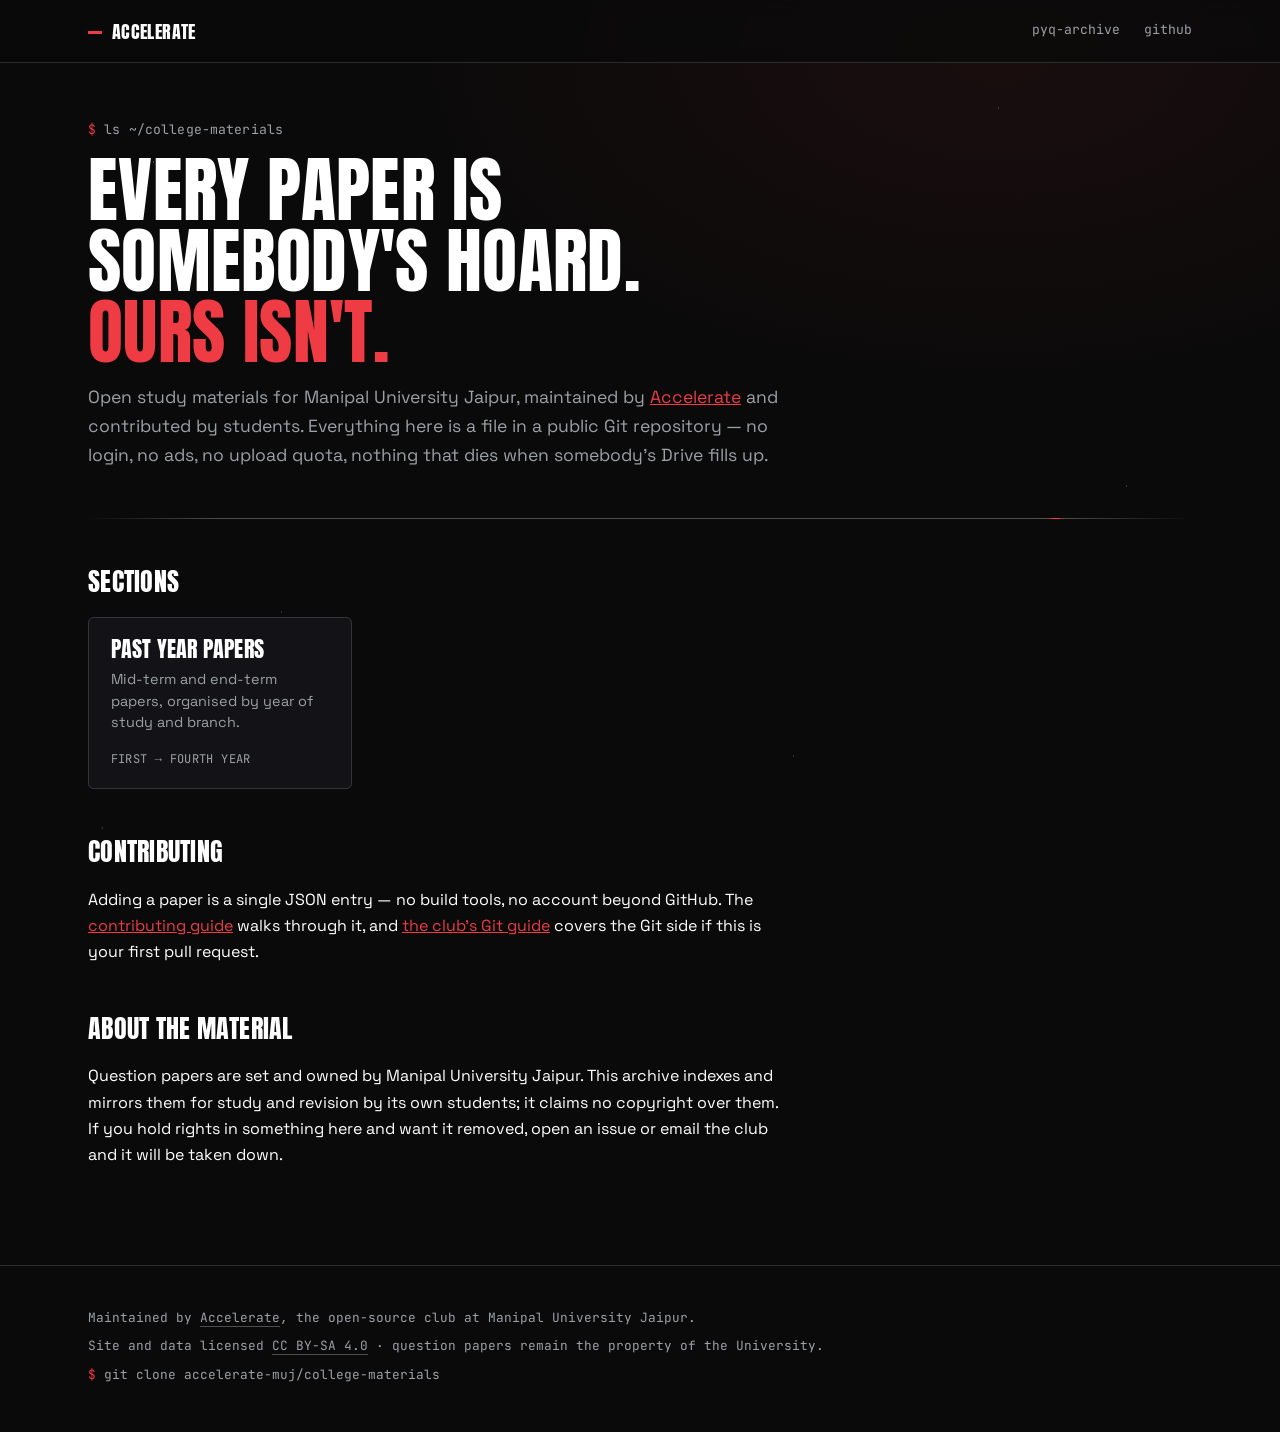
==== index.html @ 1fe402a1 "Set up repo structure and the PYQ archive Scaffold college-materials to match the club's repo conven" ====
<!doctype html>
<html lang="en">
  <head>
    <meta charset="utf-8" />
    <meta name="viewport" content="width=device-width, initial-scale=1" />
    <title>College Materials — Accelerate</title>
    <meta
      name="description"
      content="Open study materials for Manipal University Jaipur, maintained by the Accelerate open-source club."
    />
    <meta name="theme-color" content="#0a0a0a" />
    <link rel="stylesheet" href="assets/fonts/fonts.css" />
    <link rel="stylesheet" href="style.css" />
  </head>
  <body>
    <a class="skip-link" href="#main">Skip to main content</a>

    <header class="site-header">
      <div class="wrap">
        <p class="site-title"><a href="./">Accelerate</a></p>
        <nav class="site-nav" aria-label="Site">
          <a href="pyq/">pyq-archive</a>
          <a href="https://github.com/accelerate-muj/college-materials">github</a>
        </nav>
      </div>
    </header>

    <main id="main" class="wrap" tabindex="-1">
      <p class="prompt">ls ~/college-materials</p>
      <h1>Every paper is<br />somebody's hoard.<br /><span class="accent">Ours isn't.</span></h1>
      <p class="lede">
        Open study materials for Manipal University Jaipur, maintained by
        <a href="https://github.com/accelerate-muj">Accelerate</a> and contributed by students.
        Everything here is a file in a public Git repository — no login, no ads, no upload quota,
        nothing that dies when somebody's Drive fills up.
      </p>

      <hr class="trajectory" />

      <h2 id="sections">Sections</h2>
      <ul class="card-grid" aria-labelledby="sections">
        <li>
          <a class="card" href="pyq/">
            <span class="card-title">Past Year Papers</span>
            <span class="card-meta"
              >Mid-term and end-term papers, organised by year of study and branch.</span
            >
            <span class="card-count">First → fourth year</span>
          </a>
        </li>
      </ul>

      <h2>Contributing</h2>
      <p>
        Adding a paper is a single JSON entry — no build tools, no account beyond GitHub. The
        <a href="https://github.com/accelerate-muj/college-materials/blob/main/CONTRIBUTING.md"
          >contributing guide</a
        >
        walks through it, and
        <a href="https://accelerate-muj.github.io/resources/git-guide/">the club's Git guide</a>
        covers the Git side if this is your first pull request.
      </p>

      <h2>About the material</h2>
      <p>
        Question papers are set and owned by Manipal University Jaipur. This archive indexes and
        mirrors them for study and revision by its own students; it claims no copyright over them.
        If you hold rights in something here and want it removed, open an issue or email the club
        and it will be taken down.
      </p>
    </main>

    <footer class="site-footer">
      <div class="wrap">
        <p>
          Maintained by <a href="https://github.com/accelerate-muj">Accelerate</a>, the open-source
          club at Manipal University Jaipur.
        </p>
        <p>
          Site and data licensed
          <a href="https://creativecommons.org/licenses/by-sa/4.0/">CC BY-SA 4.0</a> · question
          papers remain the property of the University.
        </p>
        <p class="footer-command">git clone accelerate-muj/college-materials</p>
      </div>
    </footer>
  </body>
</html>
---- assets/fonts/fonts.css ----
/*
 * Generated by build-fonts.js from the .woff2 files in this directory.
 * Do not edit by hand — run: node build-fonts.js
 *
 * Faces are embedded as data: URIs so they load under file:// as well as
 * over HTTP. All three are SIL OFL 1.1; see README.md in this directory.
 */
@font-face {
  font-family: "Anton";
  font-style: normal;
  font-weight: 400;
  font-display: swap;
  src: url([data-uri]) format("woff2");
  unicode-range: U+0000-00FF, U+0131, U+0152-0153, U+02BB-02BC, U+02C6, U+02DA, U+02DC, U+2000-206F, U+2122, U+2212, U+FEFF, U+FFFD;
}

@font-face {
  font-family: "Space Grotesk";
  font-style: normal;
  font-weight: 400 700;
  font-display: swap;
  src: url([data-uri]) format("woff2");
  unicode-range: U+0000-00FF, U+0131, U+0152-0153, U+02BB-02BC, U+02C6, U+02DA, U+02DC, U+2000-206F, U+2122, U+2212, U+FEFF, U+FFFD;
}

@font-face {
  font-family: "JetBrains Mono";
  font-style: normal;
  font-weight: 400 700;
  font-display: swap;
  src: url([data-uri]) format("woff2");
  unicode-range: U+0000-00FF, U+0131, U+0152-0153, U+02BB-02BC, U+02C6, U+02DA, U+02DC, U+2000-206F, U+2122, U+2212, U+FEFF, U+FFFD;
}
---- style.css ----
/*
 * The Accelerate design system, as applied to College Materials.
 *
 * Black, crimson, white. Condensed uppercase for display, a geometric grotesque
 * for reading, and monospace wherever the interface is quoting a machine — the
 * same three voices the club's poster work uses. DESIGN.md documents the system
 * itself and is the file to read before changing anything here.
 *
 * Two constraints shape the implementation:
 *
 *   1. No external requests. The three faces are self-hosted and embedded as
 *      data: URIs in assets/fonts/fonts.css (generated by build-fonts.js), so
 *      the site has no CDN dependency, leaks nothing to a third party, and
 *      renders correctly when opened over file:// — where a linked font file
 *      would be refused, because font fetches are always made in CORS mode and
 *      a file:// page has a null origin. Pages link that file separately; it is
 *      deliberately not @imported, so it can be cached on its own.
 *   2. WCAG 2.1 AA (Article III.2 of the Constitution). Every foreground pair
 *      below is annotated with its measured contrast against its background.
 *      If you change a colour, re-measure it.
 */

/* --- Tokens --------------------------------------------------------------- */

:root {
  /* The identity is dark. There is no light variant — the club's visual work is
   * black-and-crimson, and a washed-out white version would read as a different
   * project. Declaring the scheme keeps form controls and scrollbars in step. */
  color-scheme: dark;

  --ink: #0a0a0a; /* page */
  --ink-raised: #131317; /* cards, chips */
  --ink-hover: #1b1b21;
  --paper: #ffffff; /* 19.8:1 on --ink */
  --paper-dim: #9ca0a6; /* 7.5:1 on --ink */
  --flare: #ee3b44; /* 5.0:1 on --ink */
  --flare-bright: #ff5c63; /* 6.6:1 on --ink */
  --hairline: rgba(255, 255, 255, 0.14);
  --hairline-strong: rgba(255, 255, 255, 0.28);

  --font-display: "Anton", "Arial Narrow", "Helvetica Neue", sans-serif;
  --font-body: "Space Grotesk", system-ui, -apple-system, "Segoe UI", sans-serif;
  --font-mono: "JetBrains Mono", ui-monospace, SFMono-Regular, Menlo, Consolas, monospace;

  --radius: 0.35rem;
  --measure: 72rem;
}

*,
*::before,
*::after {
  box-sizing: border-box;
}

/* --- Page ----------------------------------------------------------------
 * The starfield is drawn with gradients rather than an image: a handful of
 * one-pixel dots, fixed so they sit behind the content like a backdrop instead
 * of scrolling with it. No network request, no alt text to get wrong.
 */

body {
  margin: 0;
  min-height: 100vh;
  font-family: var(--font-body);
  font-size: 1rem;
  line-height: 1.65;
  color: var(--paper);
  background-color: var(--ink);
  background-image: radial-gradient(1px 1px at 12% 18%, rgba(255, 255, 255, 0.5), transparent 100%),
    radial-gradient(1px 1px at 78% 12%, rgba(255, 255, 255, 0.35), transparent 100%),
    radial-gradient(1.5px 1.5px at 44% 32%, rgba(255, 255, 255, 0.25), transparent 100%),
    radial-gradient(1px 1px at 88% 54%, rgba(255, 255, 255, 0.4), transparent 100%),
    radial-gradient(1px 1px at 22% 68%, rgba(255, 255, 255, 0.3), transparent 100%),
    radial-gradient(1px 1px at 62% 84%, rgba(255, 255, 255, 0.35), transparent 100%),
    radial-gradient(1.5px 1.5px at 8% 92%, rgba(255, 255, 255, 0.2), transparent 100%),
    radial-gradient(900px 500px at 78% 6%, rgba(238, 59, 68, 0.07), transparent 70%);
  background-attachment: fixed;
  background-repeat: no-repeat;
  -webkit-text-size-adjust: 100%;
}

.wrap {
  max-width: var(--measure);
  margin: 0 auto;
  padding: 0 1.5rem;
}

/* --- Skip link ------------------------------------------------------------ */

.skip-link {
  position: absolute;
  left: -9999px;
  top: 0;
  z-index: 10;
  padding: 0.75rem 1.25rem;
  font-family: var(--font-mono);
  font-size: 0.85rem;
  background: var(--flare);
  color: var(--ink); /* 5.0:1 on --flare */
  text-decoration: none;
}

.skip-link:focus {
  left: 0;
}

/* --- Focus ---------------------------------------------------------------- */

a:focus-visible,
button:focus-visible,
input:focus-visible,
select:focus-visible,
summary:focus-visible {
  outline: 2px solid var(--flare-bright);
  outline-offset: 3px;
}

/*
 * <main> carries tabindex="-1" so app.js can move focus to it after a hash
 * navigation — without that, a screen reader never announces the new screen.
 * It is not a Tab stop and the user did not choose to focus it, so a ring
 * around the whole page would be noise rather than a cue.
 */
main[tabindex="-1"]:focus {
  outline: none;
}

/* --- Header --------------------------------------------------------------- */

.site-header {
  border-bottom: 1px solid var(--hairline);
  background: rgba(10, 10, 10, 0.75);
  backdrop-filter: blur(8px);
  position: sticky;
  top: 0;
  z-index: 5;
}

.site-header .wrap {
  display: flex;
  flex-wrap: wrap;
  align-items: center;
  gap: 0.5rem 1.5rem;
  padding-top: 1rem;
  padding-bottom: 1rem;
}

.site-title {
  margin: 0;
  font-family: var(--font-display);
  font-size: 1.15rem;
  letter-spacing: 0.02em;
  text-transform: uppercase;
}

.site-title a {
  color: var(--paper);
  text-decoration: none;
}

.site-title a:hover {
  color: var(--flare-bright);
}

/* The rocket's trail, reduced to a mark: a crimson slash before the wordmark. */
.site-title a::before {
  content: "";
  display: inline-block;
  width: 0.9rem;
  height: 0.18rem;
  margin-right: 0.6rem;
  vertical-align: 0.28em;
  background: var(--flare);
}

.site-nav {
  margin-left: auto;
  display: flex;
  gap: 1.5rem;
  font-family: var(--font-mono);
  font-size: 0.82rem;
}

.site-nav a {
  color: var(--paper-dim);
  text-decoration: none;
  padding-bottom: 0.15rem;
  border-bottom: 1px solid transparent;
}

.site-nav a:hover {
  color: var(--paper);
  border-bottom-color: var(--flare);
}

/* --- Typography ----------------------------------------------------------- */

/*
 * main.wrap, not main: .wrap sets `padding: 0 1.5rem` as a shorthand, which
 * resets the block padding too, and a class outranks a bare type selector no
 * matter the order. Matching both keeps the content clear of the sticky header.
 */
main.wrap {
  padding-top: 3.5rem;
  padding-bottom: 5rem;
}

h1 {
  font-family: var(--font-display);
  font-size: clamp(2.4rem, 1.4rem + 4.2vw, 4.5rem);
  font-weight: 400;
  line-height: 0.98;
  letter-spacing: 0.005em;
  text-transform: uppercase;
  margin: 0 0 1rem;
}

/* The poster's device: the sentence turns crimson at the point it makes a claim. */
.accent {
  color: var(--flare);
}

h2 {
  font-family: var(--font-display);
  font-size: 1.6rem;
  font-weight: 400;
  line-height: 1.15;
  letter-spacing: 0.01em;
  text-transform: uppercase;
  margin: 3rem 0 1.25rem;
}

h3 {
  font-family: var(--font-body);
  font-size: 1.05rem;
  font-weight: 700;
  line-height: 1.3;
  margin: 0 0 0.2rem;
}

.lede {
  font-size: 1.1rem;
  color: var(--paper-dim);
  max-width: 44rem;
  margin: 0 0 2.5rem;
}

/*
 * The terminal prompt, used as an eyebrow above a heading. It is decoration
 * that happens to be text, so the "$ " is generated rather than written into
 * the markup — a screen reader should read the label, not the shell prompt.
 */
.prompt {
  font-family: var(--font-mono);
  font-size: 0.82rem;
  color: var(--paper-dim);
  letter-spacing: 0.01em;
  margin: 0 0 0.9rem;
}

.prompt::before {
  content: "$ ";
  color: var(--flare);
}

a {
  color: var(--flare);
}

a:hover {
  color: var(--flare-bright);
}

p {
  max-width: 44rem;
}

code {
  font-family: var(--font-mono);
  font-size: 0.85em;
  background: var(--ink-raised);
  border: 1px solid var(--hairline);
  border-radius: var(--radius);
  padding: 0.12em 0.4em;
  color: var(--paper);
}

/* --- Breadcrumb ----------------------------------------------------------- */

.breadcrumb {
  font-family: var(--font-mono);
  font-size: 0.8rem;
  margin: 0 0 1.75rem;
}

.breadcrumb ol {
  list-style: none;
  display: flex;
  flex-wrap: wrap;
  gap: 0.5rem;
  margin: 0;
  padding: 0;
  color: var(--paper-dim);
}

.breadcrumb li + li::before {
  content: "/";
  margin-right: 0.5rem;
  color: var(--flare);
}

.breadcrumb a {
  color: var(--paper-dim);
  text-decoration: none;
  border-bottom: 1px solid var(--hairline-strong);
}

.breadcrumb a:hover {
  color: var(--paper);
  border-bottom-color: var(--flare);
}

/* --- Trajectory rule -----------------------------------------------------
 * The poster's flight path: a hairline that drops, runs, and climbs to a lit
 * node. Here it is flattened to a divider with a single glowing stop.
 */

.trajectory {
  position: relative;
  height: 1px;
  border: 0;
  margin: 3rem 0;
  background: linear-gradient(90deg, transparent, var(--hairline-strong) 12%, var(--hairline-strong) 88%, transparent);
}

.trajectory::after {
  content: "";
  position: absolute;
  right: 12%;
  top: 50%;
  width: 9px;
  height: 9px;
  border-radius: 50%;
  transform: translateY(-50%);
  background: var(--flare);
  box-shadow: 0 0 0 4px rgba(238, 59, 68, 0.18), 0 0 22px 6px rgba(238, 59, 68, 0.35);
}

/* --- Card grids ----------------------------------------------------------- */

.card-grid {
  list-style: none;
  margin: 0;
  padding: 0;
  display: grid;
  gap: 1rem;
  grid-template-columns: repeat(auto-fill, minmax(15.5rem, 1fr));
}

.card {
  position: relative;
  display: flex;
  flex-direction: column;
  height: 100%;
  padding: 1.3rem 1.35rem 1.15rem;
  background: var(--ink-raised);
  border: 1px solid var(--hairline);
  border-radius: var(--radius);
  text-decoration: none;
  color: inherit;
  overflow: hidden;
  transition: border-color 0.15s ease, background-color 0.15s ease;
}

/* The crimson edge only lights on the card you are pointing at. */
.card::before {
  content: "";
  position: absolute;
  inset: 0 auto 0 0;
  width: 2px;
  background: var(--flare);
  transform: scaleY(0);
  transform-origin: top;
  transition: transform 0.15s ease;
}

.card:hover,
.card:focus-visible {
  background: var(--ink-hover);
  border-color: var(--hairline-strong);
}

.card:hover::before,
.card:focus-visible::before {
  transform: scaleY(1);
}

.card-title {
  font-family: var(--font-display);
  font-size: 1.35rem;
  line-height: 1.1;
  letter-spacing: 0.01em;
  text-transform: uppercase;
  color: var(--paper);
  margin-bottom: 0.45rem;
}

.card:hover .card-title {
  color: var(--flare-bright);
}

.card-meta {
  font-size: 0.9rem;
  line-height: 1.5;
  color: var(--paper-dim);
  margin: 0;
}

.card-count {
  margin-top: auto;
  padding-top: 1rem;
  font-family: var(--font-mono);
  font-size: 0.75rem;
  letter-spacing: 0.03em;
  text-transform: uppercase;
  color: var(--paper-dim);
}

/*
 * Crimson marks a collection that actually holds something. The inverse — a red
 * "no papers yet" on every card — was tried and reads as fourteen errors rather
 * than one invitation, which is exactly the overuse DESIGN.md warns about.
 */
.card-count[data-empty="false"] {
  color: var(--flare);
}

/* --- Group heading -------------------------------------------------------- */

.group-heading {
  font-family: var(--font-mono);
  font-size: 0.75rem;
  font-weight: 700;
  text-transform: uppercase;
  letter-spacing: 0.14em;
  color: var(--paper-dim);
  margin: 2.75rem 0 1rem;
  padding-bottom: 0.6rem;
  border-bottom: 1px solid var(--hairline);
}

.group-heading:first-of-type {
  margin-top: 1.5rem;
}

/* --- Paper listing -------------------------------------------------------- */

.subject {
  border: 1px solid var(--hairline);
  border-left: 2px solid var(--flare);
  border-radius: 0 var(--radius) var(--radius) 0;
  padding: 1.2rem 1.4rem;
  margin-bottom: 1rem;
  background: var(--ink-raised);
}

.subject-code {
  font-family: var(--font-mono);
  font-size: 0.78rem;
  letter-spacing: 0.06em;
  color: var(--paper-dim);
  margin: 0;
}

.paper-list {
  list-style: none;
  margin: 1rem 0 0;
  padding: 0;
  display: flex;
  flex-wrap: wrap;
  gap: 0.55rem;
}

.paper-link {
  display: inline-flex;
  align-items: baseline;
  gap: 0.5rem;
  padding: 0.4rem 0.85rem;
  font-family: var(--font-mono);
  font-size: 0.82rem;
  border: 1px solid var(--hairline-strong);
  border-radius: 2rem;
  background: transparent;
  text-decoration: none;
  color: var(--paper);
  transition: border-color 0.15s ease, background-color 0.15s ease;
}

.paper-link:hover {
  border-color: var(--flare);
  background: rgba(238, 59, 68, 0.12);
  color: var(--paper);
}

.paper-exam {
  font-weight: 700;
  color: var(--flare);
  letter-spacing: 0.04em;
}

.paper-link:hover .paper-exam {
  color: var(--flare-bright);
}

.paper-year {
  color: var(--paper-dim);
}

/* --- Empty state ---------------------------------------------------------- */

.empty {
  border: 1px dashed var(--hairline-strong);
  border-radius: var(--radius);
  padding: 2rem;
  background: rgba(255, 255, 255, 0.02);
}

.empty h2 {
  margin-top: 0;
  font-size: 1.3rem;
}

.empty p:last-child {
  margin-bottom: 0;
}

/* --- Footer --------------------------------------------------------------- */

.site-footer {
  border-top: 1px solid var(--hairline);
  padding: 2.5rem 0;
  font-family: var(--font-mono);
  font-size: 0.8rem;
  line-height: 1.8;
  color: var(--paper-dim);
}

.site-footer p {
  margin: 0 0 0.35rem;
  max-width: none;
}

.site-footer a {
  color: var(--paper-dim);
  text-decoration: none;
  border-bottom: 1px solid var(--hairline-strong);
}

.site-footer a:hover {
  color: var(--flare-bright);
  border-bottom-color: var(--flare);
}

/* The closing shell line, as on the poster. */
.footer-command {
  color: var(--paper-dim);
  margin-top: 1.25rem;
}

.footer-command::before {
  content: "$ ";
  color: var(--flare);
}

/* --- Motion --------------------------------------------------------------- */

@media (prefers-reduced-motion: reduce) {
  *,
  *::before,
  *::after {
    animation-duration: 0.01ms !important;
    animation-iteration-count: 1 !important;
    transition-duration: 0.01ms !important;
    scroll-behavior: auto !important;
  }
}

/* --- Small screens -------------------------------------------------------- */

@media (max-width: 30rem) {
  main.wrap {
    padding-top: 2.5rem;
  }

  .site-nav {
    width: 100%;
    margin-left: 0;
    gap: 1.25rem;
  }
}
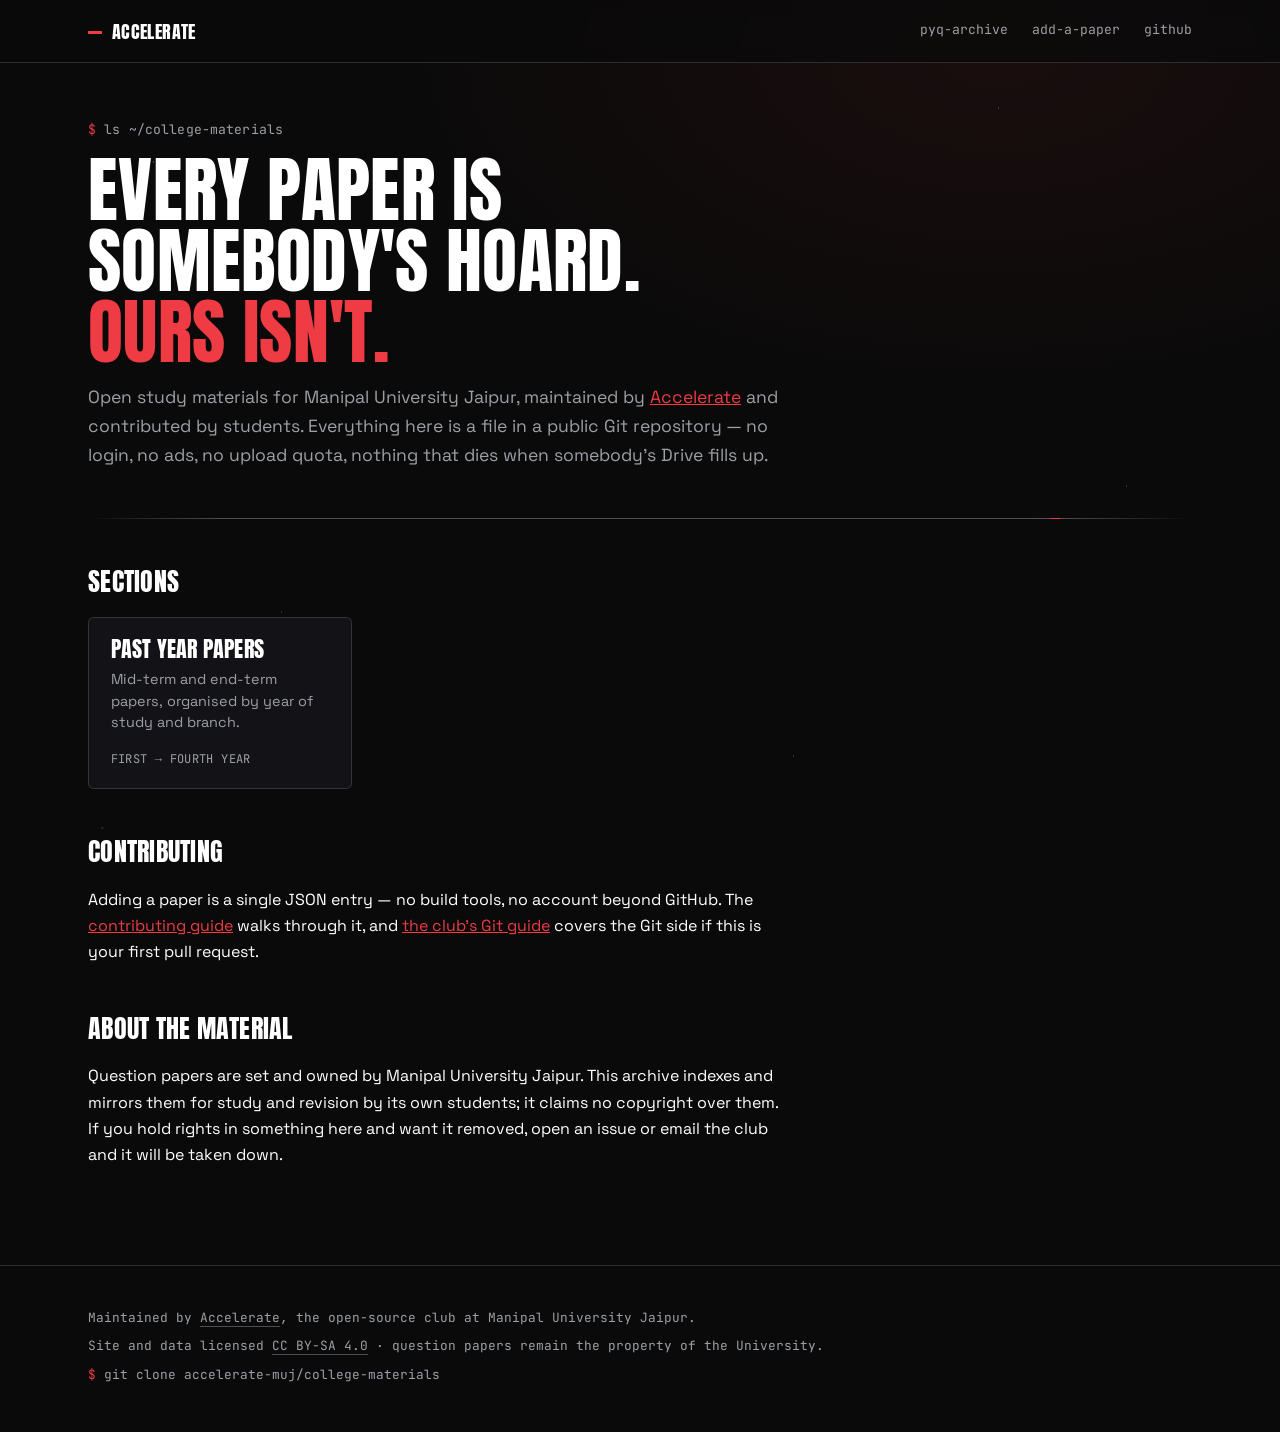
==== commit 7436ac51: "Add a scanner so contributing takes a minute and no Git Contributing was "edit JSON, run a build scr" ====
--- a/index.html
+++ b/index.html
@@ -20,6 +20,7 @@
         <p class="site-title"><a href="./">Accelerate</a></p>
         <nav class="site-nav" aria-label="Site">
           <a href="pyq/">pyq-archive</a>
+          <a href="pyq/add/">add-a-paper</a>
           <a href="https://github.com/accelerate-muj/college-materials">github</a>
         </nav>
       </div>
--- a/style.css
+++ b/style.css
@@ -534,6 +534,41 @@
   margin-bottom: 0;
 }
 
+/* --- Call to action -------------------------------------------------------
+ * The one crimson fill in the archive. A reader who did not find the paper
+ * they wanted is the likeliest person to add it, so the invitation sits at the
+ * bottom of an empty collection and of a full one.
+ */
+
+.empty-actions {
+  display: flex;
+  flex-wrap: wrap;
+  align-items: center;
+  gap: 0.85rem 1.25rem;
+  margin: 1.5rem 0 0;
+}
+
+.btn-cta {
+  display: inline-flex;
+  align-items: center;
+  padding: 0.75rem 1.5rem;
+  font-family: var(--font-mono);
+  font-size: 0.85rem;
+  font-weight: 700;
+  letter-spacing: 0.04em;
+  background: var(--flare);
+  border: 1px solid var(--flare);
+  border-radius: var(--radius);
+  color: var(--ink); /* 5.0:1 on --flare */
+  text-decoration: none;
+}
+
+.btn-cta:hover {
+  background: var(--flare-bright);
+  border-color: var(--flare-bright);
+  color: var(--ink);
+}
+
 /* --- Footer --------------------------------------------------------------- */
 
 .site-footer {
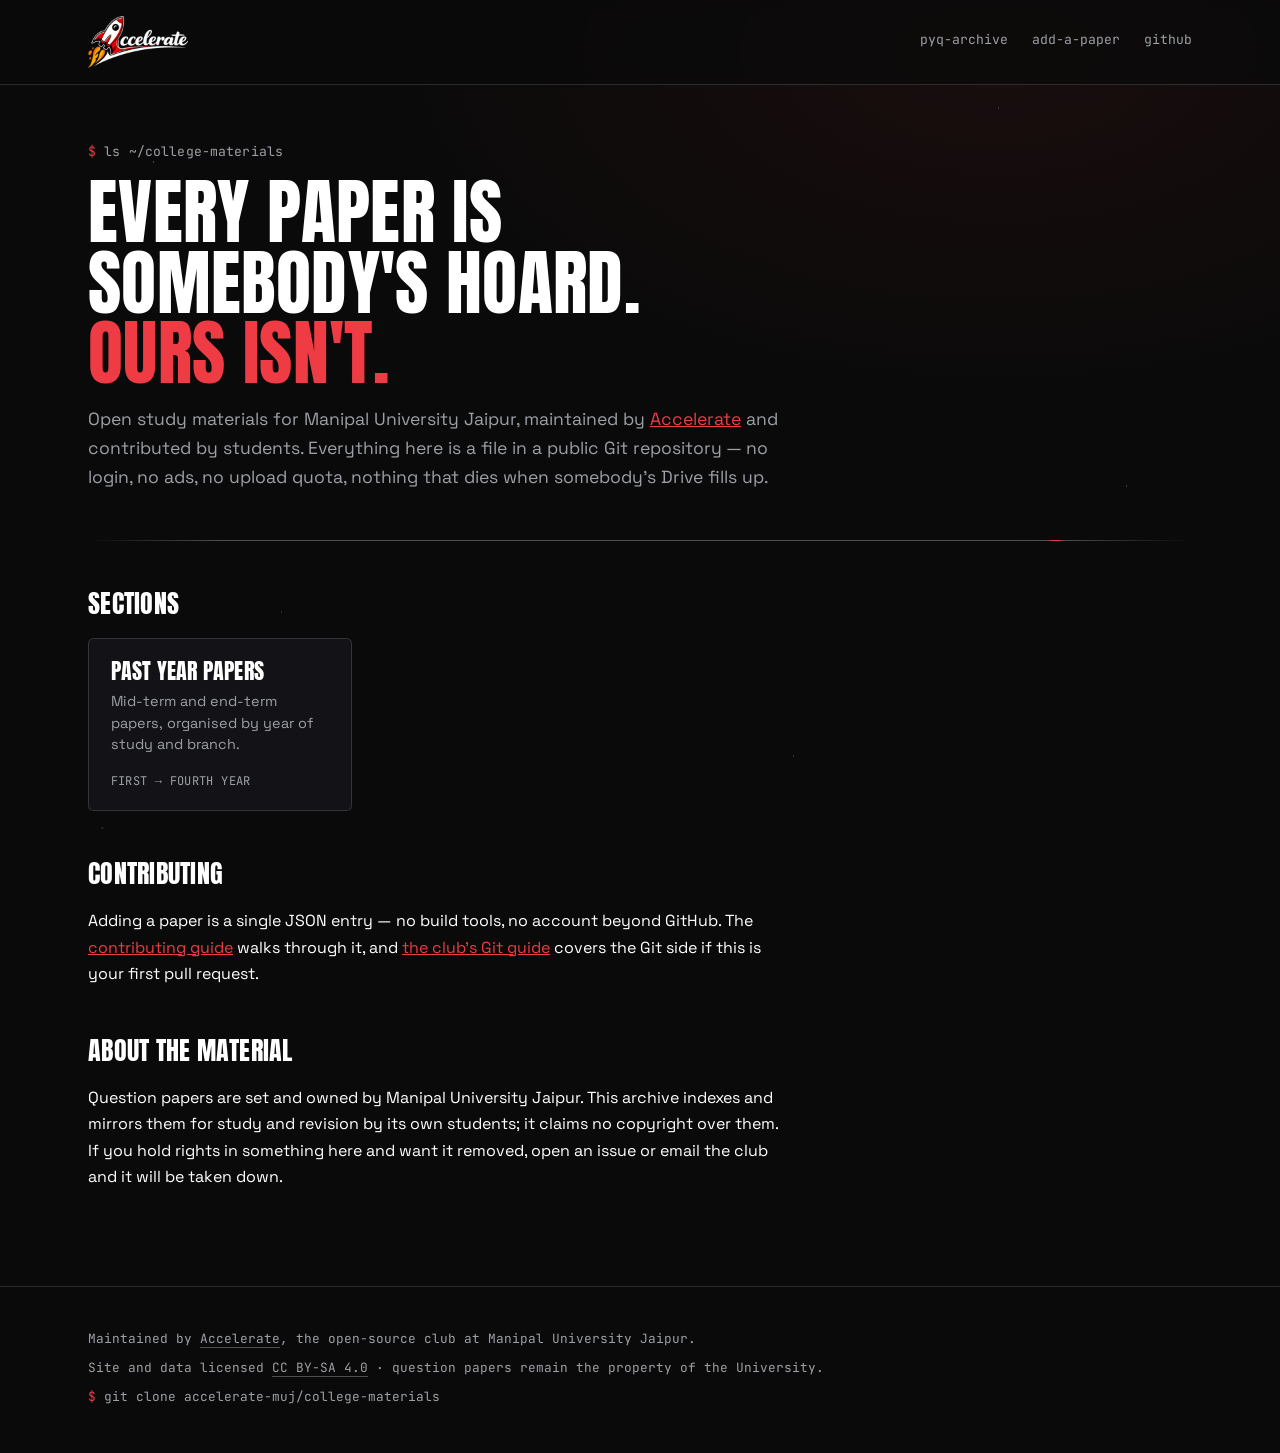
==== commit 177d7cc3: "Use the club logo in the page headers Replaces the crimson slash and the Anton wordmark with the rea" ====
--- a/index.html
+++ b/index.html
@@ -9,6 +9,8 @@
       content="Open study materials for Manipal University Jaipur, maintained by the Accelerate open-source club."
     />
     <meta name="theme-color" content="#0a0a0a" />
+    <link rel="icon" type="image/png" sizes="32x32" href="assets/brand/favicon-32.png" />
+    <link rel="apple-touch-icon" href="assets/brand/apple-touch-icon.png" />
     <link rel="stylesheet" href="assets/fonts/fonts.css" />
     <link rel="stylesheet" href="style.css" />
   </head>
@@ -17,7 +19,13 @@
 
     <header class="site-header">
       <div class="wrap">
-        <p class="site-title"><a href="./">Accelerate</a></p>
+        <p class="site-title">
+          <a href="./">
+            <img class="site-logo" src="assets/brand/logo.png"
+                 srcset="assets/brand/logo.png 1x, assets/brand/logo@2x.png 2x"
+                 width="300" height="156" alt="Accelerate" />
+          </a>
+        </p>
         <nav class="site-nav" aria-label="Site">
           <a href="pyq/">pyq-archive</a>
           <a href="pyq/add/">add-a-paper</a>
--- a/style.css
+++ b/style.css
@@ -147,30 +147,35 @@
 
 .site-title {
   margin: 0;
-  font-family: var(--font-display);
-  font-size: 1.15rem;
-  letter-spacing: 0.02em;
-  text-transform: uppercase;
+  line-height: 0;
 }
 
 .site-title a {
-  color: var(--paper);
-  text-decoration: none;
-}
-
-.site-title a:hover {
-  color: var(--flare-bright);
-}
-
-/* The rocket's trail, reduced to a mark: a crimson slash before the wordmark. */
-.site-title a::before {
-  content: "";
   display: inline-block;
-  width: 0.9rem;
-  height: 0.18rem;
-  margin-right: 0.6rem;
-  vertical-align: 0.28em;
-  background: var(--flare);
+  text-decoration: none;
+}
+
+/*
+ * The club's logo — the rocket and the script wordmark as one lockup. It *is*
+ * the wordmark, so it carries alt="Accelerate" and there is no text beside it
+ * to duplicate.
+ *
+ * Sized by height so it matches the nav's optical weight, with the width left
+ * to the aspect ratio (roughly 1.92:1). The width/height attributes in the
+ * markup are the intrinsic pixel size — they reserve the right box before the
+ * image loads, so the header does not jump.
+ *
+ * The artwork is transparent, cut from its black field by flood-filling from
+ * the edges. Do not put a plate or a glow behind it.
+ */
+.site-logo {
+  display: block;
+  width: auto;
+  height: 3.25rem;
+}
+
+.site-title a:hover .site-logo {
+  opacity: 0.85;
 }
 
 .site-nav {
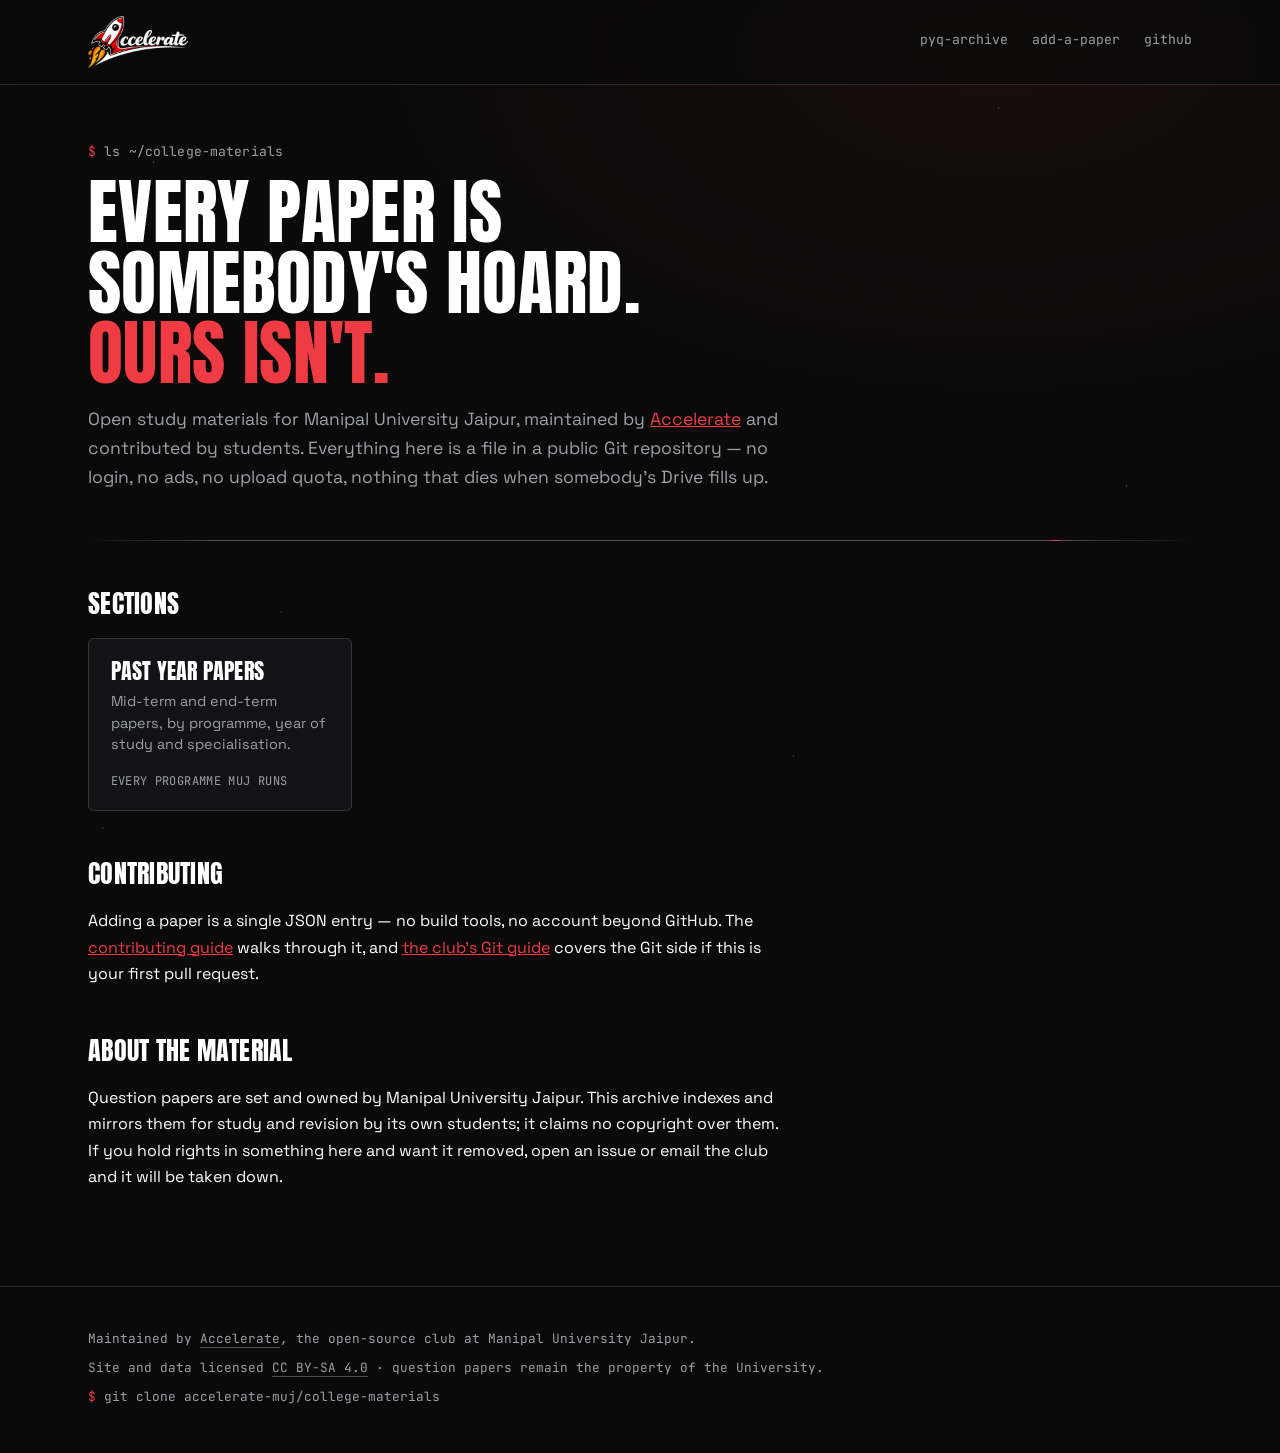
==== commit 12d86a04: "Cover every MUJ programme, not just B.Tech The archive was engineering-shaped: four years and one br" ====
--- a/index.html
+++ b/index.html
@@ -12,9 +12,10 @@
     <link rel="icon" type="image/png" sizes="32x32" href="assets/brand/favicon-32.png" />
     <link rel="apple-touch-icon" href="assets/brand/apple-touch-icon.png" />
     <link rel="stylesheet" href="assets/fonts/fonts.css" />
+    <link rel="stylesheet" href="assets/accelerate.css" />
     <link rel="stylesheet" href="style.css" />
   </head>
-  <body>
+  <body class="accelerate-field">
     <a class="skip-link" href="#main">Skip to main content</a>
 
     <header class="site-header">
@@ -52,9 +53,9 @@
           <a class="card" href="pyq/">
             <span class="card-title">Past Year Papers</span>
             <span class="card-meta"
-              >Mid-term and end-term papers, organised by year of study and branch.</span
+              >Mid-term and end-term papers, by programme, year of study and specialisation.</span
             >
-            <span class="card-count">First → fourth year</span>
+            <span class="card-count">Every programme MUJ runs</span>
           </a>
         </li>
       </ul>
--- a/assets/accelerate.css
+++ b/assets/accelerate.css
@@ -0,0 +1,191 @@
+/*
+ * THE ACCELERATE DESIGN SYSTEM
+ * ============================
+ *
+ * Canonical source: accelerate-muj/college-materials/assets/accelerate.css
+ *
+ * This file is the *system* — tokens, the three type voices, focus, motion and
+ * the shared motifs. It contains nothing specific to any one project; a repo's
+ * own stylesheet holds its components and layers on top.
+ *
+ * ## Using it in another repo
+ *
+ * Copy this file, `assets/fonts/` and `assets/brand/`, then link them ahead of
+ * your own stylesheet:
+ *
+ *     <link rel="stylesheet" href="assets/fonts/fonts.css" />
+ *     <link rel="stylesheet" href="assets/accelerate.css" />
+ *     <link rel="stylesheet" href="style.css" />
+ *
+ * It is a copy rather than a shared URL on purpose. Loading it from another
+ * origin would make every club site depend on one Pages deployment staying up,
+ * and would break opening a page over file:// — which campus-mapper in
+ * particular is built around. The cost is that copies can drift, so when you
+ * change the system, change it here first and re-copy.
+ *
+ * ## Rules that are part of the system, not decoration
+ *
+ *   - Every colour resolves through a token. No raw hex below the token block.
+ *   - Crimson is a spotlight, not a fill. One accent per view.
+ *   - Contrast is measured, not eyeballed. Every pair below is annotated, and
+ *     all clear WCAG 2.1 AA — which Article III.2 of the Constitution requires.
+ *     If you change a colour, measure it again and update the comment.
+ *   - Focus is always visible.
+ *
+ * DESIGN.md in college-materials explains the reasoning behind all of it.
+ */
+
+:root {
+  /* The identity is dark. A washed-out white version reads as a different
+   * project. Declaring the scheme keeps form controls and scrollbars in step.
+   * A project that genuinely needs a light mode (campus-mapper has one, with a
+   * toggle) should override these tokens under its own selector rather than
+   * dropping the system. */
+  color-scheme: dark;
+
+  --ink: #0a0a0a; /* page */
+  --ink-raised: #131317; /* cards, chips */
+  --ink-hover: #1b1b21;
+  --paper: #ffffff; /* 19.8:1 on --ink */
+  --paper-dim: #9ca0a6; /* 7.5:1 on --ink */
+  --flare: #ee3b44; /* 5.0:1 on --ink */
+  --flare-bright: #ff5c63; /* 6.6:1 on --ink */
+  --hairline: rgba(255, 255, 255, 0.14);
+  --hairline-strong: rgba(255, 255, 255, 0.28);
+
+  /* Three voices, and the rule is about who is speaking:
+   *   display — Anton, uppercase. Headings and the loud bits.
+   *   body    — Space Grotesk. Anything a person wrote for a person.
+   *   mono    — JetBrains Mono. Anything the interface quotes from a file, a
+   *             path or a shell. This is the one that carries the identity. */
+  --font-display: "Anton", "Arial Narrow", "Helvetica Neue", sans-serif;
+  --font-body: "Space Grotesk", system-ui, -apple-system, "Segoe UI", sans-serif;
+  --font-mono: "JetBrains Mono", ui-monospace, SFMono-Regular, Menlo, Consolas, monospace;
+
+  --radius: 0.35rem;
+  --measure: 72rem;
+}
+
+/* --- The starfield --------------------------------------------------------
+ * Gradients rather than an image: a handful of dots at low opacity plus one
+ * wide crimson bloom, fixed so it sits behind the content instead of scrolling
+ * with it. No network request, no <img>, nothing to describe to a screen
+ * reader. Apply with `class="accelerate-field"` on <body>.
+ */
+
+.accelerate-field {
+  background-color: var(--ink);
+  background-image: radial-gradient(1px 1px at 12% 18%, rgba(255, 255, 255, 0.5), transparent 100%),
+    radial-gradient(1px 1px at 78% 12%, rgba(255, 255, 255, 0.35), transparent 100%),
+    radial-gradient(1.5px 1.5px at 44% 32%, rgba(255, 255, 255, 0.25), transparent 100%),
+    radial-gradient(1px 1px at 88% 54%, rgba(255, 255, 255, 0.4), transparent 100%),
+    radial-gradient(1px 1px at 22% 68%, rgba(255, 255, 255, 0.3), transparent 100%),
+    radial-gradient(1px 1px at 62% 84%, rgba(255, 255, 255, 0.35), transparent 100%),
+    radial-gradient(1.5px 1.5px at 8% 92%, rgba(255, 255, 255, 0.2), transparent 100%),
+    radial-gradient(900px 500px at 78% 6%, rgba(238, 59, 68, 0.07), transparent 70%);
+  background-attachment: fixed;
+  background-repeat: no-repeat;
+}
+
+/* --- Focus ----------------------------------------------------------------
+ * Never remove this. The only defensible exception is an element with
+ * tabindex="-1" that exists purely as a programmatic focus target.
+ */
+
+a:focus-visible,
+button:focus-visible,
+input:focus-visible,
+select:focus-visible,
+textarea:focus-visible,
+summary:focus-visible,
+[tabindex]:not([tabindex="-1"]):focus-visible {
+  outline: 2px solid var(--flare-bright);
+  outline-offset: 3px;
+}
+
+/*
+ * tabindex="-1" marks a programmatic focus target — a <main> or a heading that
+ * script focuses after a step change so a screen reader announces it. The user
+ * did not tab there and cannot, so a ring around it is noise rather than a cue.
+ * This is the one place an outline is legitimately removed.
+ */
+[tabindex="-1"]:focus {
+  outline: none;
+}
+
+/* --- Motifs ---------------------------------------------------------------
+ * Four, all cheap, all optional. Use them sparingly.
+ */
+
+/* The sentence turns crimson at the point it makes a claim. */
+.accent {
+  color: var(--flare);
+}
+
+/*
+ * A shell prompt as an eyebrow above a heading. The "$ " is generated rather
+ * than written into the markup, so a screen reader reads the label and not the
+ * prompt character. Write something that is plausibly the command that got you
+ * to this screen.
+ */
+.prompt {
+  font-family: var(--font-mono);
+  font-size: 0.82rem;
+  color: var(--paper-dim);
+  letter-spacing: 0.01em;
+  margin: 0 0 0.9rem;
+}
+
+.prompt::before {
+  content: "$ ";
+  color: var(--flare);
+}
+
+/* The poster's flight path, flattened to a divider with one lit node. One per
+ * page at most — it marks the break between the pitch and the content. */
+.trajectory {
+  position: relative;
+  height: 1px;
+  border: 0;
+  margin: 3rem 0;
+  background: linear-gradient(90deg, transparent, var(--hairline-strong) 12%, var(--hairline-strong) 88%, transparent);
+}
+
+.trajectory::after {
+  content: "";
+  position: absolute;
+  right: 12%;
+  top: 50%;
+  width: 9px;
+  height: 9px;
+  border-radius: 50%;
+  transform: translateY(-50%);
+  background: var(--flare);
+  box-shadow: 0 0 0 4px rgba(238, 59, 68, 0.18), 0 0 22px 6px rgba(238, 59, 68, 0.35);
+}
+
+/*
+ * The logo lockup. It *is* the wordmark, so it takes alt="Accelerate" and no
+ * text sits beside it. Sized by height, width left to the 1.92:1 aspect; keep
+ * the intrinsic width/height attributes on the <img> so the header does not
+ * jump as it loads. Wants roughly this size — the script occupies only the
+ * lower right, so at a typical 40px logo height it stops being readable.
+ */
+.site-logo {
+  display: block;
+  width: auto;
+  height: 3.25rem;
+}
+
+/* --- Motion --------------------------------------------------------------- */
+
+@media (prefers-reduced-motion: reduce) {
+  *,
+  *::before,
+  *::after {
+    animation-duration: 0.01ms !important;
+    animation-iteration-count: 1 !important;
+    transition-duration: 0.01ms !important;
+    scroll-behavior: auto !important;
+  }
+}
--- a/style.css
+++ b/style.css
@@ -1,10 +1,10 @@
 /*
  * The Accelerate design system, as applied to College Materials.
  *
- * Black, crimson, white. Condensed uppercase for display, a geometric grotesque
- * for reading, and monospace wherever the interface is quoting a machine — the
- * same three voices the club's poster work uses. DESIGN.md documents the system
- * itself and is the file to read before changing anything here.
+ * The system itself — tokens, the three type voices, focus, motion and the
+ * shared motifs — lives in assets/accelerate.css, which is the file other club
+ * repos copy. This file holds only what is specific to College Materials, and
+ * assumes accelerate.css is linked before it. DESIGN.md explains the reasoning.
  *
  * Two constraints shape the implementation:
  *
@@ -20,43 +20,11 @@
  *      If you change a colour, re-measure it.
  */
 
-/* --- Tokens --------------------------------------------------------------- */
-
-:root {
-  /* The identity is dark. There is no light variant — the club's visual work is
-   * black-and-crimson, and a washed-out white version would read as a different
-   * project. Declaring the scheme keeps form controls and scrollbars in step. */
-  color-scheme: dark;
-
-  --ink: #0a0a0a; /* page */
-  --ink-raised: #131317; /* cards, chips */
-  --ink-hover: #1b1b21;
-  --paper: #ffffff; /* 19.8:1 on --ink */
-  --paper-dim: #9ca0a6; /* 7.5:1 on --ink */
-  --flare: #ee3b44; /* 5.0:1 on --ink */
-  --flare-bright: #ff5c63; /* 6.6:1 on --ink */
-  --hairline: rgba(255, 255, 255, 0.14);
-  --hairline-strong: rgba(255, 255, 255, 0.28);
-
-  --font-display: "Anton", "Arial Narrow", "Helvetica Neue", sans-serif;
-  --font-body: "Space Grotesk", system-ui, -apple-system, "Segoe UI", sans-serif;
-  --font-mono: "JetBrains Mono", ui-monospace, SFMono-Regular, Menlo, Consolas, monospace;
-
-  --radius: 0.35rem;
-  --measure: 72rem;
-}
-
 *,
 *::before,
 *::after {
   box-sizing: border-box;
 }
-
-/* --- Page ----------------------------------------------------------------
- * The starfield is drawn with gradients rather than an image: a handful of
- * one-pixel dots, fixed so they sit behind the content like a backdrop instead
- * of scrolling with it. No network request, no alt text to get wrong.
- */
 
 body {
   margin: 0;
@@ -65,17 +33,6 @@
   font-size: 1rem;
   line-height: 1.65;
   color: var(--paper);
-  background-color: var(--ink);
-  background-image: radial-gradient(1px 1px at 12% 18%, rgba(255, 255, 255, 0.5), transparent 100%),
-    radial-gradient(1px 1px at 78% 12%, rgba(255, 255, 255, 0.35), transparent 100%),
-    radial-gradient(1.5px 1.5px at 44% 32%, rgba(255, 255, 255, 0.25), transparent 100%),
-    radial-gradient(1px 1px at 88% 54%, rgba(255, 255, 255, 0.4), transparent 100%),
-    radial-gradient(1px 1px at 22% 68%, rgba(255, 255, 255, 0.3), transparent 100%),
-    radial-gradient(1px 1px at 62% 84%, rgba(255, 255, 255, 0.35), transparent 100%),
-    radial-gradient(1.5px 1.5px at 8% 92%, rgba(255, 255, 255, 0.2), transparent 100%),
-    radial-gradient(900px 500px at 78% 6%, rgba(238, 59, 68, 0.07), transparent 70%);
-  background-attachment: fixed;
-  background-repeat: no-repeat;
   -webkit-text-size-adjust: 100%;
 }
 
@@ -102,27 +59,6 @@
 
 .skip-link:focus {
   left: 0;
-}
-
-/* --- Focus ---------------------------------------------------------------- */
-
-a:focus-visible,
-button:focus-visible,
-input:focus-visible,
-select:focus-visible,
-summary:focus-visible {
-  outline: 2px solid var(--flare-bright);
-  outline-offset: 3px;
-}
-
-/*
- * <main> carries tabindex="-1" so app.js can move focus to it after a hash
- * navigation — without that, a screen reader never announces the new screen.
- * It is not a Tab stop and the user did not choose to focus it, so a ring
- * around the whole page would be noise rather than a cue.
- */
-main[tabindex="-1"]:focus {
-  outline: none;
 }
 
 /* --- Header --------------------------------------------------------------- */
@@ -153,25 +89,6 @@
 .site-title a {
   display: inline-block;
   text-decoration: none;
-}
-
-/*
- * The club's logo — the rocket and the script wordmark as one lockup. It *is*
- * the wordmark, so it carries alt="Accelerate" and there is no text beside it
- * to duplicate.
- *
- * Sized by height so it matches the nav's optical weight, with the width left
- * to the aspect ratio (roughly 1.92:1). The width/height attributes in the
- * markup are the intrinsic pixel size — they reserve the right box before the
- * image loads, so the header does not jump.
- *
- * The artwork is transparent, cut from its black field by flood-filling from
- * the edges. Do not put a plate or a glow behind it.
- */
-.site-logo {
-  display: block;
-  width: auto;
-  height: 3.25rem;
 }
 
 .site-title a:hover .site-logo {
@@ -220,11 +137,6 @@
   margin: 0 0 1rem;
 }
 
-/* The poster's device: the sentence turns crimson at the point it makes a claim. */
-.accent {
-  color: var(--flare);
-}
-
 h2 {
   font-family: var(--font-display);
   font-size: 1.6rem;
@@ -250,24 +162,6 @@
   margin: 0 0 2.5rem;
 }
 
-/*
- * The terminal prompt, used as an eyebrow above a heading. It is decoration
- * that happens to be text, so the "$ " is generated rather than written into
- * the markup — a screen reader should read the label, not the shell prompt.
- */
-.prompt {
-  font-family: var(--font-mono);
-  font-size: 0.82rem;
-  color: var(--paper-dim);
-  letter-spacing: 0.01em;
-  margin: 0 0 0.9rem;
-}
-
-.prompt::before {
-  content: "$ ";
-  color: var(--flare);
-}
-
 a {
   color: var(--flare);
 }
@@ -323,32 +217,6 @@
 .breadcrumb a:hover {
   color: var(--paper);
   border-bottom-color: var(--flare);
-}
-
-/* --- Trajectory rule -----------------------------------------------------
- * The poster's flight path: a hairline that drops, runs, and climbs to a lit
- * node. Here it is flattened to a divider with a single glowing stop.
- */
-
-.trajectory {
-  position: relative;
-  height: 1px;
-  border: 0;
-  margin: 3rem 0;
-  background: linear-gradient(90deg, transparent, var(--hairline-strong) 12%, var(--hairline-strong) 88%, transparent);
-}
-
-.trajectory::after {
-  content: "";
-  position: absolute;
-  right: 12%;
-  top: 50%;
-  width: 9px;
-  height: 9px;
-  border-radius: 50%;
-  transform: translateY(-50%);
-  background: var(--flare);
-  box-shadow: 0 0 0 4px rgba(238, 59, 68, 0.18), 0 0 22px 6px rgba(238, 59, 68, 0.35);
 }
 
 /* --- Card grids ----------------------------------------------------------- */
@@ -521,6 +389,97 @@
   color: var(--paper-dim);
 }
 
+/* --- Quick-add chips on a subject card ------------------------------------
+ * Outlined, not filled, so they read as secondary to the papers above them —
+ * these are an offer, and the papers are what the reader came for.
+ */
+
+.subject-add {
+  display: flex;
+  align-items: center;
+  flex-wrap: wrap;
+  gap: 0.55rem;
+  margin-top: 0.9rem;
+  padding-top: 0.85rem;
+  border-top: 1px dashed var(--hairline);
+}
+
+.subject-add-label {
+  font-family: var(--font-mono);
+  font-size: 0.72rem;
+  letter-spacing: 0.1em;
+  text-transform: uppercase;
+  color: var(--paper-dim);
+}
+
+.add-chip {
+  display: inline-flex;
+  align-items: center;
+  gap: 0.3rem;
+  padding: 0.3rem 0.7rem;
+  font-family: var(--font-mono);
+  font-size: 0.76rem;
+  border: 1px dashed var(--hairline-strong);
+  border-radius: 2rem;
+  text-decoration: none;
+  color: var(--paper-dim);
+}
+
+.add-chip::before {
+  content: "+";
+  color: var(--flare);
+  font-weight: 700;
+}
+
+.add-chip:hover {
+  border-style: solid;
+  border-color: var(--flare);
+  color: var(--paper);
+}
+
+/* --- Prefilled context bar in the scanner ---------------------------------
+ * Shows the decisions the incoming link made, each undoable. It sits in
+ * college-materials' stylesheet rather than the shared system because it is
+ * specific to this flow.
+ */
+
+.context {
+  display: flex;
+  align-items: center;
+  flex-wrap: wrap;
+  gap: 0.4rem 0.5rem;
+  margin: 0 0 2rem;
+  padding: 0.7rem 1rem;
+  font-family: var(--font-mono);
+  font-size: 0.8rem;
+  background: var(--ink-raised);
+  border: 1px solid var(--hairline);
+  border-left: 2px solid var(--flare);
+  border-radius: 0 var(--radius) var(--radius) 0;
+  color: var(--paper-dim);
+  max-width: none;
+}
+
+.context-value {
+  color: var(--paper);
+}
+
+.context-change {
+  padding: 0.1rem 0.5rem;
+  font: inherit;
+  font-size: 0.72rem;
+  color: var(--flare);
+  background: transparent;
+  border: 1px solid transparent;
+  border-radius: 2rem;
+  cursor: pointer;
+}
+
+.context-change:hover {
+  border-color: var(--flare);
+  color: var(--flare-bright);
+}
+
 /* --- Empty state ---------------------------------------------------------- */
 
 .empty {
@@ -612,19 +571,6 @@
   color: var(--flare);
 }
 
-/* --- Motion --------------------------------------------------------------- */
-
-@media (prefers-reduced-motion: reduce) {
-  *,
-  *::before,
-  *::after {
-    animation-duration: 0.01ms !important;
-    animation-iteration-count: 1 !important;
-    transition-duration: 0.01ms !important;
-    scroll-behavior: auto !important;
-  }
-}
-
 /* --- Small screens -------------------------------------------------------- */
 
 @media (max-width: 30rem) {
